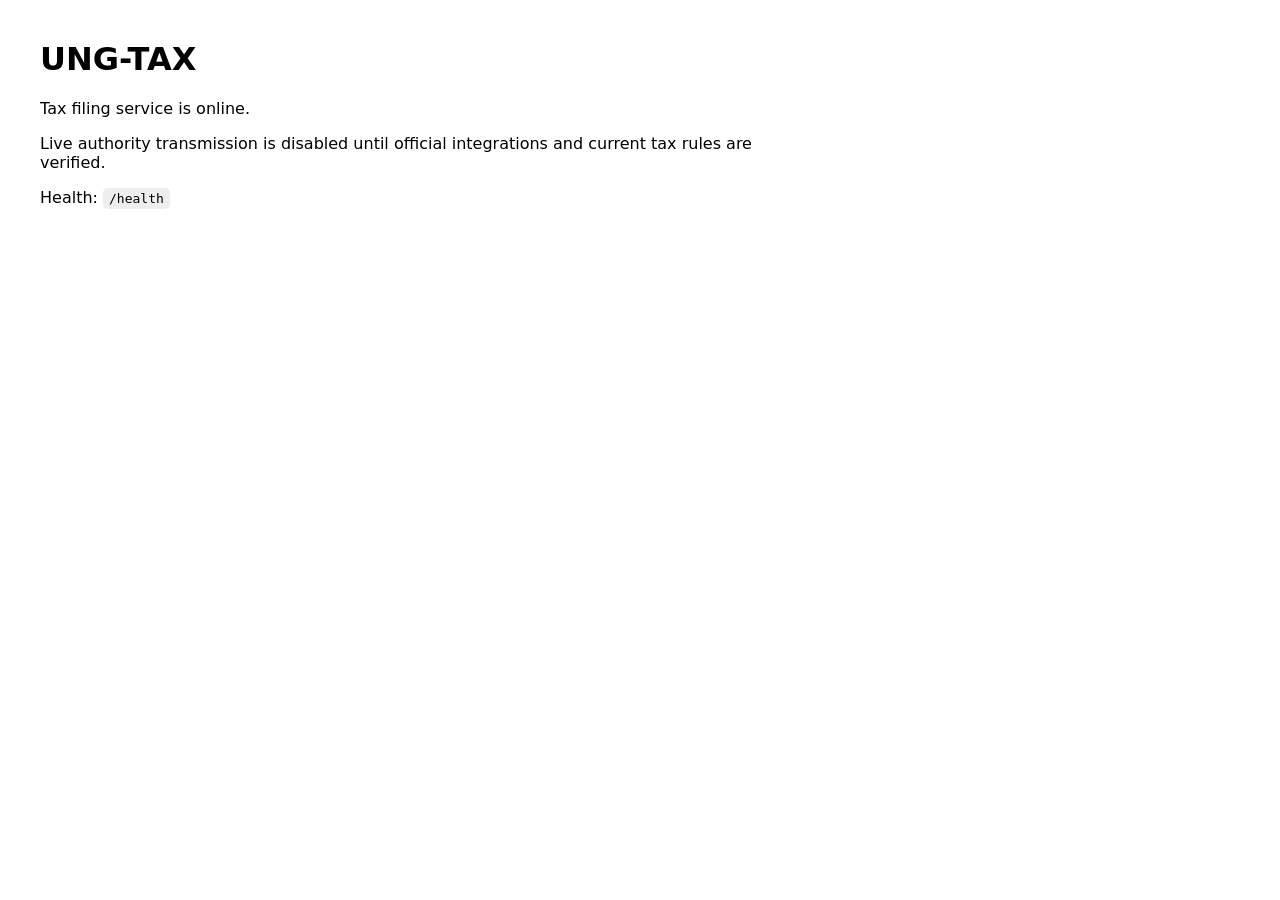
==== static/index.html @ 992ed178 "Add tax service landing page" ====
<!doctype html><html><head><meta charset="utf-8"><meta name="viewport" content="width=device-width,initial-scale=1"><title>UNG-TAX</title><style>body{font-family:system-ui;margin:40px;max-width:760px}code{background:#eee;padding:3px 6px;border-radius:5px}</style></head><body><h1>UNG-TAX</h1><p>Tax filing service is online.</p><p>Live authority transmission is disabled until official integrations and current tax rules are verified.</p><p>Health: <code>/health</code></p></body></html>
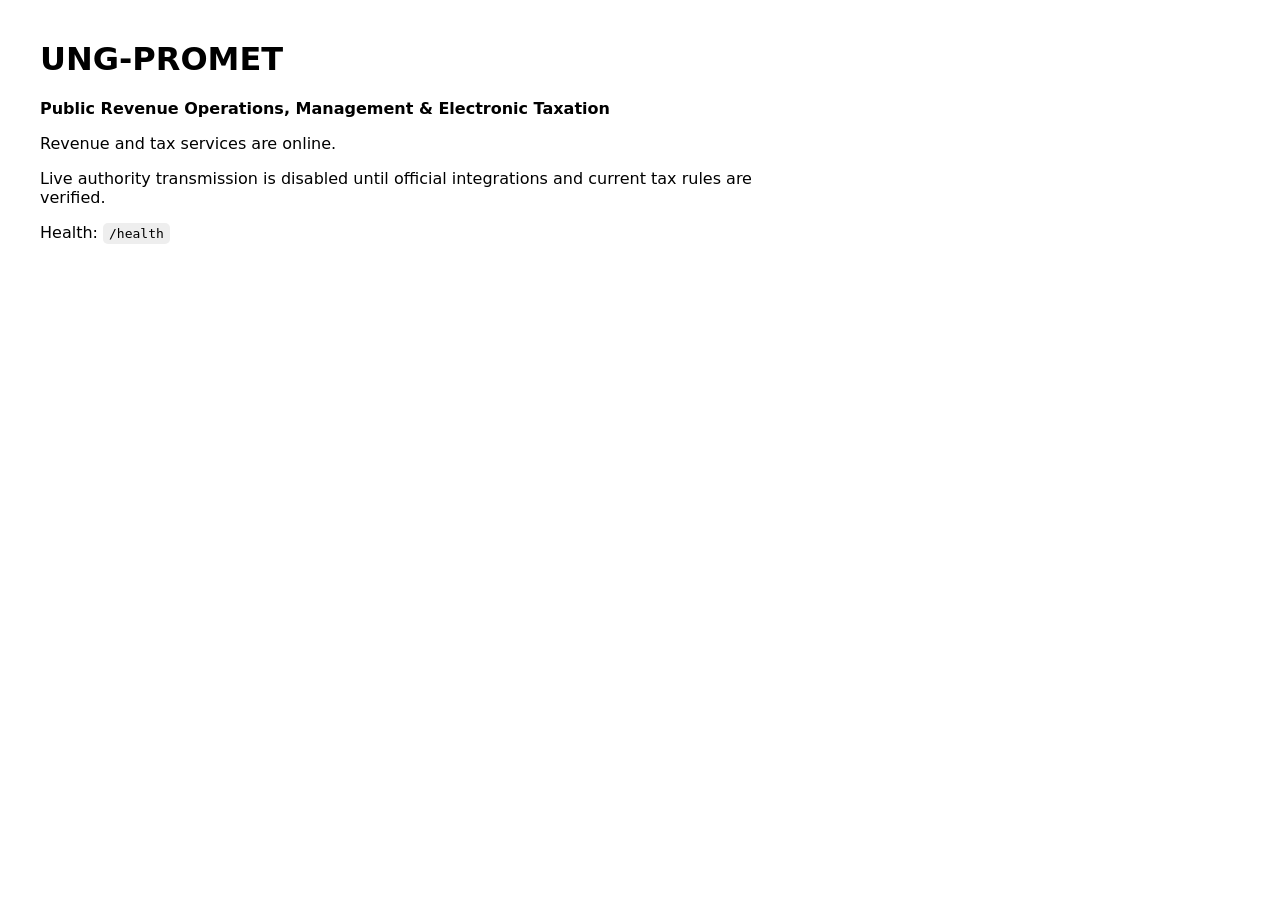
==== commit 64b37f81: "Update tax UI branding to UNG-PROMET" ====
--- a/static/index.html
+++ b/static/index.html
@@ -1 +1 @@
-<!doctype html><html><head><meta charset="utf-8"><meta name="viewport" content="width=device-width,initial-scale=1"><title>UNG-TAX</title><style>body{font-family:system-ui;margin:40px;max-width:760px}code{background:#eee;padding:3px 6px;border-radius:5px}</style></head><body><h1>UNG-TAX</h1><p>Tax filing service is online.</p><p>Live authority transmission is disabled until official integrations and current tax rules are verified.</p><p>Health: <code>/health</code></p></body></html>+<!doctype html><html><head><meta charset="utf-8"><meta name="viewport" content="width=device-width,initial-scale=1"><title>UNG-PROMET</title><style>body{font-family:system-ui;margin:40px;max-width:760px}code{background:#eee;padding:3px 6px;border-radius:5px}</style></head><body><h1>UNG-PROMET</h1><p><strong>Public Revenue Operations, Management &amp; Electronic Taxation</strong></p><p>Revenue and tax services are online.</p><p>Live authority transmission is disabled until official integrations and current tax rules are verified.</p><p>Health: <code>/health</code></p></body></html>
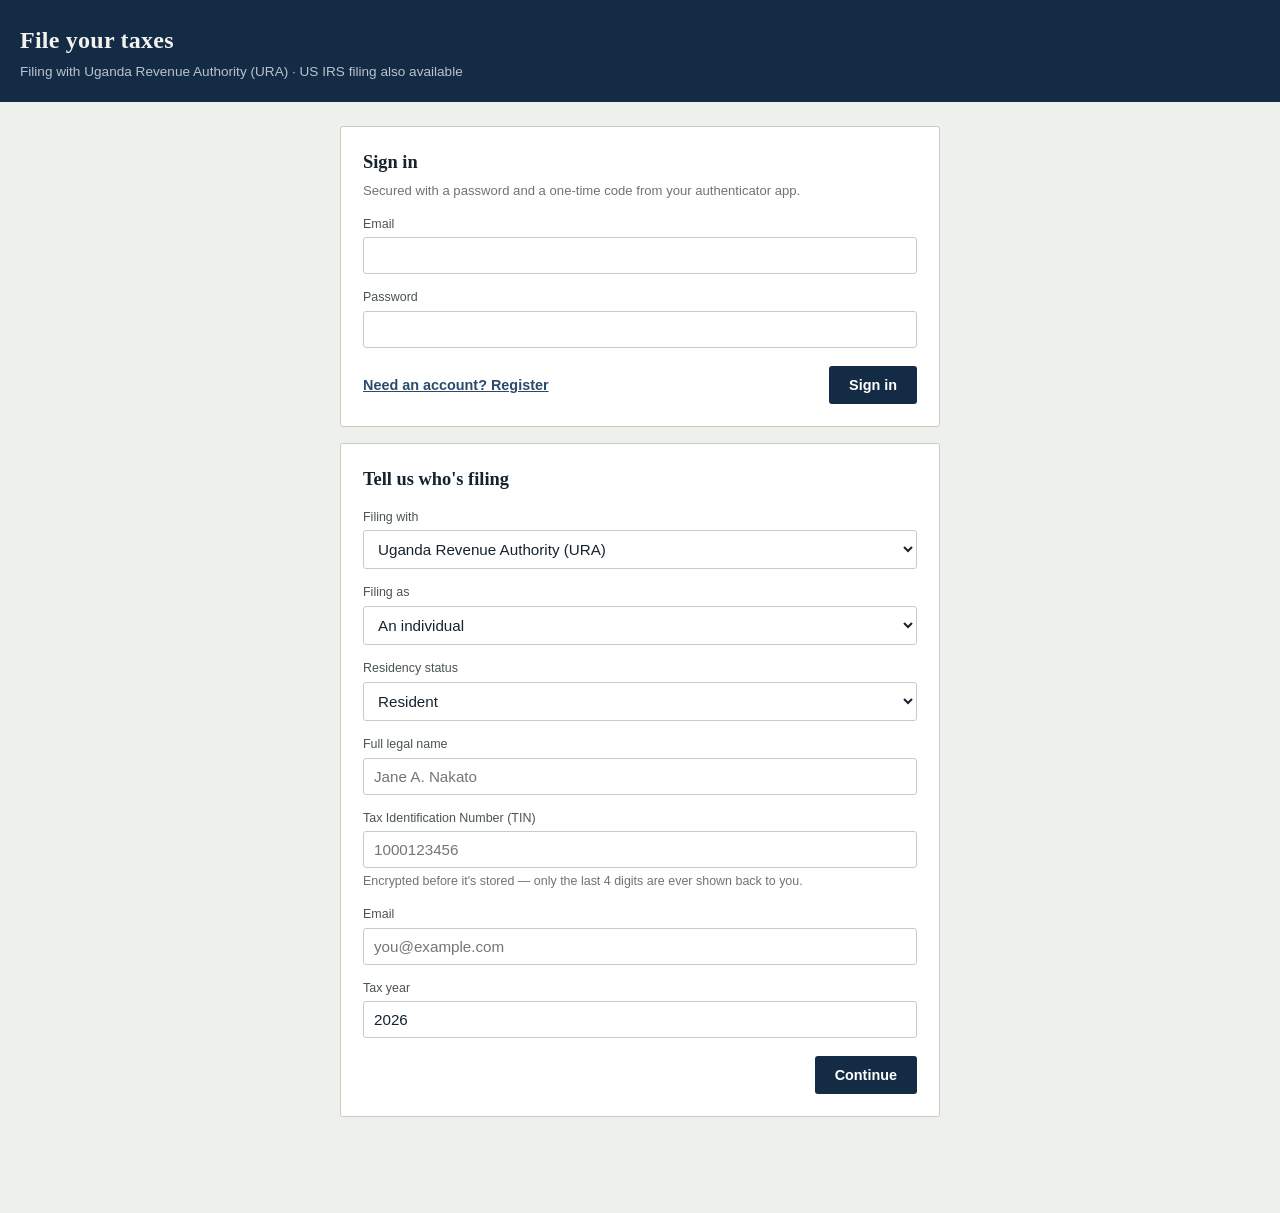
==== commit 5befa862: "Merge PROMET filing interface" ====
--- a/static/index.html
+++ b/static/index.html
@@ -1 +1,705 @@
-<!doctype html><html><head><meta charset="utf-8"><meta name="viewport" content="width=device-width,initial-scale=1"><title>UNG-PROMET</title><style>body{font-family:system-ui;margin:40px;max-width:760px}code{background:#eee;padding:3px 6px;border-radius:5px}</style></head><body><h1>UNG-PROMET</h1><p><strong>Public Revenue Operations, Management &amp; Electronic Taxation</strong></p><p>Revenue and tax services are online.</p><p>Live authority transmission is disabled until official integrations and current tax rules are verified.</p><p>Health: <code>/health</code></p></body></html>+<!doctype html>
+<html lang="en">
+<head>
+<meta charset="utf-8">
+<meta name="viewport" content="width=device-width, initial-scale=1">
+<title>File your taxes</title>
+<style>
+  :root{
+    --ink:#16232F;
+    --navy:#142B45;
+    --navy-dim:#2B4A6B;
+    --paper:#EEF0EC;
+    --paper-raised:#FFFFFF;
+    --line:#C7CCC4;
+    --ochre:#A8791E;
+    --good:#31614C;
+    --bad:#9C3A2E;
+    --radius:3px;
+  }
+  *{box-sizing:border-box;}
+  body{
+    margin:0;
+    background:var(--paper);
+    color:var(--ink);
+    font-family:"Iowan Old Style","Georgia",serif;
+    line-height:1.5;
+  }
+  .ui{font-family:-apple-system,"Segoe UI",Helvetica,Arial,sans-serif;}
+  header{
+    background:var(--navy);
+    color:#F2F3EF;
+    padding:22px 20px 20px;
+    display:flex;justify-content:space-between;align-items:flex-start;
+  }
+  header h1{margin:0 0 4px;font-size:1.5rem;font-weight:600;letter-spacing:0.01em;}
+  header p{margin:0;font-family:-apple-system,"Segoe UI",Helvetica,Arial,sans-serif;font-size:0.85rem;color:#B9C3CE;}
+  #signOutBtn{background:none;border:1px solid #4A6B8A;color:#D7DEE5;border-radius:var(--radius);padding:6px 12px;font-family:-apple-system,sans-serif;font-size:0.78rem;cursor:pointer;}
+  .steps{display:flex;font-family:-apple-system,"Segoe UI",Helvetica,Arial,sans-serif;font-size:0.75rem;border-bottom:1px solid var(--line);background:var(--paper-raised);}
+  .step{flex:1;text-align:center;padding:10px 3px;color:#8A9088;border-bottom:2px solid transparent;}
+  .step.active{color:var(--navy);border-bottom-color:var(--ochre);font-weight:600;}
+  .step.done{color:var(--good);}
+  main{max-width:640px;margin:0 auto;padding:24px 20px 80px;}
+  .card{background:var(--paper-raised);border:1px solid var(--line);border-radius:var(--radius);padding:22px;margin-bottom:16px;}
+  .card h2{margin:0 0 4px;font-size:1.15rem;font-weight:600;}
+  .card .sub{font-family:-apple-system,sans-serif;font-size:0.82rem;color:#6C766F;margin:0 0 14px;}
+  label{display:block;font-family:-apple-system,"Segoe UI",Helvetica,Arial,sans-serif;font-size:0.78rem;color:#4A554F;margin:14px 0 4px;}
+  input,select{width:100%;padding:9px 10px;border:1px solid var(--line);border-radius:var(--radius);font-size:0.95rem;font-family:-apple-system,"Segoe UI",Helvetica,Arial,sans-serif;background:#fff;color:var(--ink);}
+  input:focus,select:focus,button:focus{outline:2px solid var(--navy-dim);outline-offset:1px;}
+  .row{display:flex;gap:12px;}
+  .row > div{flex:1;}
+  button{font-family:-apple-system,"Segoe UI",Helvetica,Arial,sans-serif;cursor:pointer;border:none;border-radius:var(--radius);padding:11px 20px;font-size:0.9rem;font-weight:600;}
+  .btn-primary{background:var(--navy);color:#fff;}
+  .btn-primary:hover{background:var(--navy-dim);}
+  .btn-primary:disabled{background:#A9B2AC;cursor:not-allowed;}
+  .btn-secondary{background:transparent;color:var(--navy);border:1px solid var(--navy);}
+  .btn-text{background:none;color:var(--navy-dim);padding:6px 0;text-decoration:underline;}
+  .actions{display:flex;justify-content:space-between;margin-top:18px;align-items:center;}
+
+  .question{border-bottom:1px solid #E4E6E0;padding:14px 0;}
+  .question:last-child{border-bottom:none;}
+  .question .qtext{font-size:0.98rem;margin-bottom:8px;}
+  .yn{display:flex;gap:8px;}
+  .yn button{flex:1;background:#fff;border:1px solid var(--line);color:var(--ink);font-weight:500;padding:8px;}
+  .yn button.selected{background:var(--navy);color:#fff;border-color:var(--navy);}
+  .amount-reveal{margin-top:10px;display:flex;gap:8px;align-items:center;}
+  .amount-reveal input{flex:1;}
+
+  .upload-box{border:1px dashed var(--line);border-radius:var(--radius);padding:14px;text-align:center;font-family:-apple-system,sans-serif;font-size:0.82rem;color:#6C766F;margin-top:16px;}
+  .upload-box input[type=file]{margin-top:8px;}
+  .suggestion-card{background:#F6F5EF;border:1px solid var(--line);border-radius:var(--radius);padding:12px;margin-top:10px;font-family:-apple-system,sans-serif;font-size:0.85rem;}
+  .suggestion-card .note{color:var(--ochre);font-size:0.78rem;margin:4px 0 8px;}
+  .suggestion-card .row{gap:8px;}
+
+  .item-row{display:flex;justify-content:space-between;align-items:center;padding:8px 0;border-bottom:1px solid #E4E6E0;font-family:-apple-system,"Segoe UI",Helvetica,Arial,sans-serif;font-size:0.88rem;}
+  .item-row .amt{font-variant-numeric:tabular-nums;}
+  .item-row button{background:none;border:none;color:var(--bad);font-size:1rem;padding:0 4px;font-weight:400;}
+
+  .summary-line{display:flex;justify-content:space-between;font-family:-apple-system,"Segoe UI",Helvetica,Arial,sans-serif;padding:6px 0;font-size:0.9rem;}
+  .summary-line.total{border-top:1px solid var(--line);margin-top:6px;padding-top:12px;font-size:1.1rem;font-weight:700;}
+  .refund{color:var(--good);}
+  .due{color:var(--bad);}
+
+  .validation-panel{margin-top:16px;}
+  .issue{display:flex;gap:8px;align-items:flex-start;padding:8px 10px;border-radius:var(--radius);font-family:-apple-system,sans-serif;font-size:0.82rem;margin-bottom:6px;}
+  .issue.error{background:#F6E7E4;color:var(--bad);}
+  .issue.warning{background:#F4EEDD;color:var(--ochre);}
+
+  .disclaimer{font-family:-apple-system,"Segoe UI",Helvetica,Arial,sans-serif;font-size:0.72rem;color:#6C766F;background:#E3E6DE;border-radius:var(--radius);padding:10px 12px;margin-top:16px;}
+  .confirmation{text-align:center;padding:10px 4px;}
+  .confirmation .code{font-family:"SF Mono",Consolas,monospace;font-size:1.1rem;letter-spacing:0.03em;background:var(--paper);border:1px solid var(--line);border-radius:var(--radius);padding:10px;margin:14px 0;}
+
+  .track-bar{display:flex;gap:4px;margin:16px 0;}
+  .track-seg{flex:1;height:6px;border-radius:3px;background:#DDE1D8;}
+  .track-seg.filled{background:var(--good);}
+  .track-label{font-family:-apple-system,sans-serif;font-size:0.85rem;color:var(--ink);text-align:center;}
+
+  .error{font-family:-apple-system,"Segoe UI",Helvetica,Arial,sans-serif;color:var(--bad);font-size:0.85rem;margin-top:10px;}
+  .hint{font-family:-apple-system,sans-serif;font-size:0.78rem;color:#6C766F;margin-top:4px;}
+  .hidden{display:none !important;}
+</style>
+</head>
+<body>
+
+<header>
+  <div>
+    <h1>File your taxes</h1>
+    <p>Filing with Uganda Revenue Authority (URA) · US IRS filing also available</p>
+  </div>
+  <button id="signOutBtn" class="hidden" onclick="signOut()">Sign out</button>
+</header>
+
+<div class="steps ui hidden" id="stepper">
+  <div class="step" data-step="1">Who's filing</div>
+  <div class="step" data-step="2">Income</div>
+  <div class="step" data-step="3">Deductions</div>
+  <div class="step" data-step="4">Review</div>
+  <div class="step" data-step="5">File</div>
+</div>
+
+<main>
+
+  <!-- Step 0: Auth -->
+  <section class="card" id="screen-0">
+    <h2 id="authHeading">Sign in</h2>
+    <p class="sub">Secured with a password and a one-time code from your authenticator app.</p>
+
+    <div id="authLoginForm">
+      <label>Email</label>
+      <input type="email" id="authEmail">
+      <label>Password</label>
+      <input type="password" id="authPassword">
+      <div class="actions">
+        <button class="btn-text" onclick="toggleAuthMode()">Need an account? Register</button>
+        <button class="btn-primary" onclick="doLogin()">Sign in</button>
+      </div>
+    </div>
+
+    <div id="authRegisterForm" class="hidden">
+      <label>Email</label>
+      <input type="email" id="regEmail">
+      <label>Password <span class="hint">(10+ characters)</span></label>
+      <input type="password" id="regPassword">
+      <div class="actions">
+        <button class="btn-text" onclick="toggleAuthMode()">Already have an account? Sign in</button>
+        <button class="btn-primary" onclick="doRegister()">Create account</button>
+      </div>
+    </div>
+
+    <div id="mfaSetupForm" class="hidden">
+      <p class="sub">Scan this into an authenticator app (Google Authenticator, Authy, 1Password), then enter the 6-digit code it shows.</p>
+      <div class="upload-box" id="mfaUriBox" style="word-break:break-all;font-family:monospace;font-size:0.72rem;"></div>
+      <label>6-digit code</label>
+      <input type="text" id="mfaSetupCode" maxlength="6" inputmode="numeric">
+      <div class="actions"><span></span><button class="btn-primary" onclick="confirmMfaSetup()">Enable MFA</button></div>
+    </div>
+
+    <div id="mfaLoginForm" class="hidden">
+      <label>6-digit code from your authenticator app</label>
+      <input type="text" id="mfaLoginCode" maxlength="6" inputmode="numeric">
+      <div class="actions"><span></span><button class="btn-primary" onclick="confirmMfaLogin()">Verify</button></div>
+    </div>
+
+    <div class="error hidden" id="err-0"></div>
+  </section>
+
+  <!-- Step 1: Who's filing -->
+  <section class="card hidden" id="screen-1">
+    <h2>Tell us who's filing</h2>
+    <label>Filing with</label>
+    <select id="jurisdiction">
+      <option value="UG_URA">Uganda Revenue Authority (URA)</option>
+      <option value="US_IRS">United States (IRS)</option>
+    </select>
+
+    <label>Filing as</label>
+    <select id="taxpayerType">
+      <option value="individual">An individual</option>
+      <option value="business">A business</option>
+    </select>
+
+    <div id="businessSubtypeWrap" class="hidden">
+      <label>Business type</label>
+      <select id="entitySubtype">
+        <option value="sole_proprietor">Sole proprietor</option>
+        <option value="llc">LLC</option>
+        <option value="corporation">Corporation</option>
+      </select>
+      <p class="hint" id="presumptiveHint">Sole proprietors with turnover up to UGX 150,000,000/year are taxed under URA's simplified presumptive tax on turnover, not on profit.</p>
+    </div>
+
+    <div id="filingStatusWrap">
+      <label id="filingStatusLabel">Residency status</label>
+      <select id="filingStatus">
+        <option value="resident">Resident</option>
+        <option value="non_resident" disabled>Non-resident (not yet available)</option>
+      </select>
+    </div>
+
+    <label id="nameLabel">Full legal name</label>
+    <input type="text" id="legalName" placeholder="Jane A. Nakato">
+
+    <label id="idLabel">Tax Identification Number (TIN)</label>
+    <input type="text" id="taxId" placeholder="1000123456">
+    <p class="hint">Encrypted before it's stored — only the last 4 digits are ever shown back to you.</p>
+
+    <label>Email</label>
+    <input type="email" id="email" placeholder="you@example.com">
+
+    <div class="row">
+      <div><label>Tax year</label><input type="number" id="taxYear" value="2026"></div>
+    </div>
+
+    <div class="actions">
+      <span></span>
+      <button class="btn-primary" onclick="startReturn()">Continue</button>
+    </div>
+    <div class="error hidden" id="err-1"></div>
+  </section>
+
+  <!-- Step 2: Income (interview style) -->
+  <section class="card hidden" id="screen-2">
+    <h2 id="incomeHeading">Let's talk about your income</h2>
+    <p class="sub">Answer what applies to you — skip the rest.</p>
+    <div id="incomeQuestions"></div>
+
+    <div class="upload-box">
+      Have a W-2 or 1099 on hand? Upload it and we'll try to read it for you.
+      <br><input type="file" id="docFile" accept=".pdf,.jpg,.jpeg,.png">
+      <select id="docType" style="margin-top:8px;">
+        <option value="payslip">Payslip / employer statement</option>
+        <option value="withholding_cert">Withholding tax certificate</option>
+      </select>
+      <div><button class="btn-secondary" style="margin-top:8px;" onclick="uploadDocument()">Upload &amp; scan</button></div>
+      <div id="docSuggestions"></div>
+    </div>
+
+    <div class="actions">
+      <button class="btn-secondary" onclick="goStep(1)">Back</button>
+      <button class="btn-primary" onclick="goStep(3)">Continue</button>
+    </div>
+  </section>
+
+  <!-- Step 3: Deductions / Expenses (interview style) -->
+  <section class="card hidden" id="screen-3">
+    <h2 id="deductionsHeading">A few questions about deductions</h2>
+    <p class="sub" id="deductionNote"></p>
+    <div id="deductionQuestions"></div>
+    <div class="actions">
+      <button class="btn-secondary" onclick="goStep(2)">Back</button>
+      <button class="btn-primary" onclick="calculateAndReview()">Calculate</button>
+    </div>
+  </section>
+
+  <!-- Step 4: Review -->
+  <section class="card hidden" id="screen-4">
+    <h2>Review your return</h2>
+    <div class="summary-line"><span>Gross income</span><span id="sumGross">$0</span></div>
+    <div class="summary-line"><span>Deductions</span><span id="sumDeductions">$0</span></div>
+    <div class="summary-line"><span>Taxable income</span><span id="sumTaxable">$0</span></div>
+    <div class="summary-line"><span>Effective rate</span><span id="sumRate">0%</span></div>
+    <div class="summary-line total" id="sumFinalRow"><span id="sumFinalLabel">Amount due</span><span id="sumFinal">$0</span></div>
+
+    <div class="validation-panel" id="validationPanel"></div>
+
+    <p class="disclaimer">This is a simplified estimate for demonstration purposes and is not tax advice. Actual liability depends on rules this prototype does not model.</p>
+    <div class="actions">
+      <button class="btn-secondary" onclick="goStep(3)">Back</button>
+      <button class="btn-primary" id="continueToFileBtn" onclick="goStep(5)">Continue to file</button>
+    </div>
+  </section>
+
+  <!-- Step 5: Sign + Submit + Tracking -->
+  <section class="card hidden" id="screen-5">
+    <div id="signBlock">
+      <h2>Sign your return</h2>
+      <p class="ui" style="font-size:0.9rem;color:#4A554F;">Type your full legal name to sign — this is recorded with a timestamp and tied to this exact version of your numbers. If anything changes afterward, you'll need to sign again.</p>
+      <label>Full legal name</label>
+      <input type="text" id="signName">
+      <div class="actions">
+        <button class="btn-secondary" onclick="goStep(4)">Back</button>
+        <button class="btn-primary" onclick="signReturn()">Sign</button>
+      </div>
+      <div class="error hidden" id="err-sign"></div>
+    </div>
+
+    <div id="preSubmit" class="hidden">
+      <h2>File your return</h2>
+      <p class="ui" style="font-size:0.9rem;color:#4A554F;">This sends your return for processing. You'll get a confirmation code once it's accepted, and can track its status right here.</p>
+      <div class="actions">
+        <button class="btn-secondary" onclick="unsign()">Back</button>
+        <button class="btn-primary" onclick="submitReturn()">File now</button>
+      </div>
+    </div>
+
+    <div id="confirmationBlock" class="confirmation hidden">
+      <p>Your return has been accepted.</p>
+      <div class="code" id="confirmationCode"></div>
+      <div class="track-bar">
+        <div class="track-seg" id="seg1"></div>
+        <div class="track-seg" id="seg2"></div>
+        <div class="track-seg" id="seg3"></div>
+      </div>
+      <p class="track-label" id="trackLabel">Checking status…</p>
+      <p class="hint" id="trackNote"></p>
+      <button class="btn-text" onclick="location.reload()">File another return</button>
+    </div>
+  </section>
+
+</main>
+
+<script>
+const API = "/tax";
+const AUTH_API = "/auth";
+let sessionToken = null;
+let pendingSessionToken = null;
+let authMode = "login";
+let state = { taxpayerId: null, returnId: null, taxpayerType: "individual", jurisdiction: "UG_URA" };
+
+const $ = id => document.getElementById(id);
+function money(n){
+  const jurisdiction = state.jurisdiction || "UG_URA";
+  if (jurisdiction === "UG_URA") return "UGX " + Math.round(Number(n)).toLocaleString();
+  return "$" + Number(n).toLocaleString(undefined, {minimumFractionDigits:2, maximumFractionDigits:2});
+}
+
+// ---------------- Auth ----------------
+
+function toggleAuthMode(){
+  authMode = authMode === "login" ? "register" : "login";
+  $("authLoginForm").classList.toggle("hidden", authMode !== "login");
+  $("authRegisterForm").classList.toggle("hidden", authMode !== "register");
+}
+
+async function doRegister(){
+  hideErr0();
+  try{
+    const res = await fetch(AUTH_API + "/register", {method:"POST", headers:{"Content-Type":"application/json"},
+      body: JSON.stringify({email: $("regEmail").value.trim(), password: $("regPassword").value})});
+    const data = await res.json();
+    if (!res.ok) throw new Error(data.detail || "Registration failed");
+    // Log them in immediately to get a session token to attach MFA setup to.
+    const loginRes = await fetch(AUTH_API + "/login", {method:"POST", headers:{"Content-Type":"application/json"},
+      body: JSON.stringify({email: $("regEmail").value.trim(), password: $("regPassword").value})});
+    const loginData = await loginRes.json();
+    pendingSessionToken = loginData.session_token;
+    showMfaSetup(data.provisioning_uri, data.mfa_secret);
+  }catch(e){ showErr0(e.message); }
+}
+
+function showMfaSetup(uri, secret){
+  $("authLoginForm").classList.add("hidden");
+  $("authRegisterForm").classList.add("hidden");
+  $("mfaSetupForm").classList.remove("hidden");
+  $("authHeading").textContent = "Set up two-factor authentication";
+  $("mfaUriBox").textContent = uri + "\n\n(Manual entry key: " + secret + ")";
+}
+
+async function confirmMfaSetup(){
+  hideErr0();
+  try{
+    const res = await fetch(AUTH_API + "/mfa/enable", {method:"POST", headers:{"Content-Type":"application/json"},
+      body: JSON.stringify({session_token: pendingSessionToken, code: $("mfaSetupCode").value})});
+    const data = await res.json();
+    if (!res.ok) throw new Error(data.detail || "Could not verify code");
+    sessionToken = pendingSessionToken;
+    onAuthed();
+  }catch(e){ showErr0(e.message); }
+}
+
+async function doLogin(){
+  hideErr0();
+  try{
+    const res = await fetch(AUTH_API + "/login", {method:"POST", headers:{"Content-Type":"application/json"},
+      body: JSON.stringify({email: $("authEmail").value.trim(), password: $("authPassword").value})});
+    const data = await res.json();
+    if (!res.ok) throw new Error(data.detail || "Sign in failed");
+    if (data.mfa_required){
+      pendingSessionToken = data.session_token;
+      $("authLoginForm").classList.add("hidden");
+      $("mfaLoginForm").classList.remove("hidden");
+      $("authHeading").textContent = "Enter your authenticator code";
+    } else {
+      sessionToken = data.session_token;
+      onAuthed();
+    }
+  }catch(e){ showErr0(e.message); }
+}
+
+async function confirmMfaLogin(){
+  hideErr0();
+  try{
+    const res = await fetch(AUTH_API + "/mfa/login-verify", {method:"POST", headers:{"Content-Type":"application/json"},
+      body: JSON.stringify({session_token: pendingSessionToken, code: $("mfaLoginCode").value})});
+    const data = await res.json();
+    if (!res.ok) throw new Error(data.detail || "Incorrect code");
+    sessionToken = pendingSessionToken;
+    onAuthed();
+  }catch(e){ showErr0(e.message); }
+}
+
+function signOut(){ location.reload(); }
+function showErr0(msg){ $("err-0").textContent = msg; $("err-0").classList.remove("hidden"); }
+function hideErr0(){ $("err-0").classList.add("hidden"); }
+
+function onAuthed(){
+  $("screen-0").classList.add("hidden");
+  $("stepper").classList.remove("hidden");
+  $("signOutBtn").classList.remove("hidden");
+  goStep(1);
+}
+
+async function authedFetch(path, opts={}){
+  opts.headers = Object.assign({}, opts.headers, {Authorization: "Bearer " + sessionToken});
+  const res = await fetch(path, opts);
+  const data = await res.json();
+  if (!res.ok) throw new Error(data.detail || "Something went wrong");
+  return data;
+}
+async function api(method, path, body){
+  return authedFetch(API + path, {
+    method, headers: {"Content-Type":"application/json"},
+    body: body ? JSON.stringify(body) : undefined
+  });
+}
+
+// ---------------- Step navigation ----------------
+
+function setStep(n){
+  document.querySelectorAll(".step").forEach(s => {
+    const step = Number(s.dataset.step);
+    s.classList.toggle("active", step === n);
+    s.classList.toggle("done", step < n);
+  });
+  for (let i=1;i<=5;i++) $("screen-"+i).classList.toggle("hidden", i !== n);
+}
+function goStep(n){ setStep(n); }
+
+function updateFieldLabels(){
+  const isBiz = $("taxpayerType").value === "business";
+  const isUG = $("jurisdiction").value === "UG_URA";
+  $("businessSubtypeWrap").classList.toggle("hidden", !isBiz);
+  $("filingStatusWrap").classList.toggle("hidden", isBiz);
+  $("nameLabel").textContent = isBiz ? "Registered business name" : "Full legal name";
+  $("legalName").placeholder = isBiz ? (isUG ? "Nakato Traders Ltd" : "Acme Trading LLC") : (isUG ? "Jane A. Nakato" : "Jane A. Doe");
+  if (isUG){
+    $("idLabel").textContent = "Tax Identification Number (TIN)";
+    $("taxId").placeholder = "1000123456";
+    $("filingStatusLabel").textContent = "Residency status";
+    $("filingStatus").innerHTML = `<option value="resident">Resident</option><option value="non_resident" disabled>Non-resident (not yet available — pending verification)</option>`;
+  } else {
+    $("idLabel").textContent = isBiz ? "Employer Identification Number (EIN)" : "Social Security Number";
+    $("taxId").placeholder = isBiz ? "00-0000000" : "000-00-0000";
+    $("filingStatusLabel").textContent = "Filing status";
+    $("filingStatus").innerHTML = `<option value="single">Single</option><option value="married_joint">Married, filing jointly</option><option value="head_of_household">Head of household</option>`;
+  }
+  const docTypeSelect = $("docType");
+  if (docTypeSelect){
+    docTypeSelect.innerHTML = isUG
+      ? `<option value="payslip">Payslip / employer statement</option><option value="withholding_cert">Withholding tax certificate</option>`
+      : `<option value="w2">W-2</option><option value="1099">1099</option>`;
+  }
+}
+$("taxpayerType").addEventListener("change", updateFieldLabels);
+$("jurisdiction").addEventListener("change", updateFieldLabels);
+updateFieldLabels();
+
+// ---------------- Interview-style questions ----------------
+
+const UG_INDIVIDUAL_INCOME_Q = [
+  {category:"Employment income", text:"Did you earn employment income (salary/wages) this year?"},
+  {category:"Business/trading income", text:"Did you earn income from a trade or business you run personally?"},
+  {category:"Rental income", text:"Did you earn rental income from property?"},
+  {category:"Other income", text:"Any other income — commissions, freelance work, interest?"},
+];
+const US_INDIVIDUAL_INCOME_Q = [
+  {category:"Wages (W-2)", text:"Did you receive a W-2 from an employer this year?"},
+  {category:"Self-employment income", text:"Did you earn any self-employment or freelance income?"},
+  {category:"Interest / dividends", text:"Did you earn interest or dividends from a bank or investment account?"},
+  {category:"Other income", text:"Any other income — gig work, rental income, prizes?"},
+];
+const BUSINESS_INCOME_Q = [
+  {category:"Business revenue", text:"What was your total business revenue (turnover) this year?", always:true},
+];
+const UG_INDIVIDUAL_DEDUCTION_Q = [
+  {category:"NSSF contribution", text:"Did you make voluntary NSSF contributions beyond the mandatory employer deduction?"},
+  {category:"Mortgage interest relief", text:"Did you pay mortgage interest on an owner-occupied home loan?"},
+  {category:"Charitable donations", text:"Did you donate to a URA-exempt charitable organization?"},
+];
+const US_INDIVIDUAL_DEDUCTION_Q = [
+  {category:"Mortgage interest", text:"Did you pay mortgage interest on a home this year?"},
+  {category:"Charitable giving", text:"Did you make any charitable donations?"},
+  {category:"State/local taxes", text:"Did you pay state or local taxes worth deducting?"},
+  {category:"Medical expenses", text:"Did you have significant medical expenses?"},
+];
+const BUSINESS_EXPENSE_Q = [
+  {category:"Cost of goods sold", text:"What did the goods or materials you sold cost you?"},
+  {category:"Rent", text:"Did you pay rent for a business space?"},
+  {category:"Payroll", text:"Did you pay any employees or contractors?"},
+  {category:"Supplies", text:"Did you buy business supplies or equipment?"},
+];
+
+function renderQuestions(containerId, questions, itemKind){
+  const el = $(containerId);
+  el.innerHTML = "";
+  questions.forEach((q, idx) => {
+    const qid = containerId + "_" + idx;
+    const wrap = document.createElement("div");
+    wrap.className = "question";
+    wrap.innerHTML = `
+      <div class="qtext">${q.text}</div>
+      <div class="yn ${q.always ? 'hidden' : ''}">
+        <button type="button" data-val="yes">Yes</button>
+        <button type="button" data-val="no">No</button>
+      </div>
+      <div class="amount-reveal ${q.always ? '' : 'hidden'}">
+        <input type="number" placeholder="Amount" id="${qid}_amt">
+        <button class="btn-secondary" type="button" onclick="commitAnswer('${qid}','${q.category}','${itemKind}')">Add</button>
+      </div>
+    `;
+    el.appendChild(wrap);
+    if (!q.always){
+      const yesBtn = wrap.querySelector('[data-val="yes"]');
+      const noBtn = wrap.querySelector('[data-val="no"]');
+      const reveal = wrap.querySelector(".amount-reveal");
+      yesBtn.onclick = () => { yesBtn.classList.add("selected"); noBtn.classList.remove("selected"); reveal.classList.remove("hidden"); };
+      noBtn.onclick = () => { noBtn.classList.add("selected"); yesBtn.classList.remove("selected"); reveal.classList.add("hidden"); };
+    }
+  });
+}
+
+async function commitAnswer(qid, category, itemKind){
+  const amt = parseFloat($(qid + "_amt").value);
+  if (!amt || amt <= 0) return;
+  await api("POST", `/returns/${state.returnId}/line-items`, {item_kind: itemKind, category, amount: amt});
+  $(qid + "_amt").value = "";
+  $(qid + "_amt").disabled = true;
+  $(qid + "_amt").nextElementSibling.textContent = "Added ✓";
+  $(qid + "_amt").nextElementSibling.disabled = true;
+}
+
+function setupInterview(){
+  const isBiz = state.taxpayerType === "business";
+  const isUG = state.jurisdiction === "UG_URA";
+  renderQuestions("incomeQuestions", isBiz ? BUSINESS_INCOME_Q : (isUG ? UG_INDIVIDUAL_INCOME_Q : US_INDIVIDUAL_INCOME_Q), "income");
+  $("incomeHeading").textContent = isBiz ? "Let's talk about your revenue" : "Let's talk about your income";
+  renderQuestions("deductionQuestions", isBiz ? BUSINESS_EXPENSE_Q : (isUG ? UG_INDIVIDUAL_DEDUCTION_Q : US_INDIVIDUAL_DEDUCTION_Q), isBiz ? "expense" : "deduction");
+  $("deductionsHeading").textContent = isBiz ? "A few questions about expenses" : "A few questions about deductions";
+  if (isBiz){
+    $("deductionNote").textContent = isUG
+      ? "If your turnover is UGX 150,000,000 or less, sole proprietors are taxed under presumptive tax on turnover — expenses won't change what's owed in that case, but tracking them is still good practice."
+      : "Sole proprietors: profit after expenses is taxed here at the self-employment rate; income tax on that profit is filed on your personal return.";
+  } else {
+    $("deductionNote").textContent = isUG
+      ? "Uganda's tax-free threshold already covers most individual relief — these are the main additional deductions URA allows."
+      : "You'll automatically get the larger of your itemized deductions or the standard deduction — no need to total those yourself.";
+  }
+}
+
+// ---------------- Registration flow ----------------
+
+async function startReturn(){
+  $("err-1").classList.add("hidden");
+  state.taxpayerType = $("taxpayerType").value;
+  state.jurisdiction = $("jurisdiction").value;
+  const body = {
+    taxpayer_type: state.taxpayerType,
+    legal_name: $("legalName").value.trim(),
+    tax_id: $("taxId").value.trim(),
+    email: $("email").value.trim(),
+    jurisdiction: state.jurisdiction,
+  };
+  if (state.taxpayerType === "business") body.entity_subtype = $("entitySubtype").value;
+  if (!body.legal_name || !body.tax_id || !body.email){
+    $("err-1").textContent = "Please fill in all fields.";
+    $("err-1").classList.remove("hidden");
+    return;
+  }
+  try{
+    const tp = await api("POST", "/taxpayers", body);
+    state.taxpayerId = tp.id;
+    const retBody = { taxpayer_id: tp.id, tax_year: Number($("taxYear").value) };
+    if (state.taxpayerType === "individual") retBody.filing_status = $("filingStatus").value;
+    const ret = await api("POST", "/returns", retBody);
+    state.returnId = ret.id;
+    setupInterview();
+    goStep(2);
+  }catch(e){
+    $("err-1").textContent = e.message;
+    $("err-1").classList.remove("hidden");
+  }
+}
+
+// ---------------- Document upload ----------------
+
+async function uploadDocument(){
+  const fileInput = $("docFile");
+  if (!fileInput.files.length) return;
+  const fd = new FormData();
+  fd.append("doc_type", $("docType").value);
+  fd.append("file", fileInput.files[0]);
+  try{
+    const data = await authedFetch(`${API}/returns/${state.returnId}/documents`, {method:"POST", body: fd});
+    const box = $("docSuggestions");
+    box.innerHTML = "";
+    (data.suggested_items || []).forEach((item, idx) => {
+      const div = document.createElement("div");
+      div.className = "suggestion-card";
+      div.innerHTML = `
+        <strong>${item.category}</strong>
+        <div class="note">${item.note || ""}</div>
+        <div class="row">
+          <input type="number" placeholder="Amount" id="suggest_${idx}">
+          <button class="btn-secondary" onclick="confirmSuggestion(${idx}, '${item.category}', '${item.item_kind}')">Add to my return</button>
+        </div>`;
+      box.appendChild(div);
+    });
+  }catch(e){ alert(e.message); }
+}
+
+async function confirmSuggestion(idx, category, itemKind){
+  const amt = parseFloat($("suggest_" + idx).value);
+  if (!amt || amt <= 0) return;
+  await api("POST", `/returns/${state.returnId}/line-items`, {item_kind: itemKind, category, amount: amt});
+  $("suggest_" + idx).disabled = true;
+}
+
+// ---------------- Calculate, review, validate ----------------
+
+async function calculateAndReview(){
+  const ret = await api("POST", `/returns/${state.returnId}/calculate`);
+  const calc = ret.latest_calculation;
+  $("sumGross").textContent = money(calc.gross_income);
+  $("sumDeductions").textContent = money(calc.total_deductions);
+  $("sumTaxable").textContent = money(calc.taxable_income);
+  $("sumRate").textContent = calc.effective_rate + "%";
+  if (calc.refund_amount > 0){
+    $("sumFinalLabel").textContent = "Estimated refund";
+    $("sumFinal").textContent = money(calc.refund_amount);
+    $("sumFinal").className = "refund";
+  } else {
+    $("sumFinalLabel").textContent = "Amount due";
+    $("sumFinal").textContent = money(calc.amount_due);
+    $("sumFinal").className = "due";
+  }
+  renderValidation(ret.validation);
+  goStep(4);
+}
+
+function renderValidation(issues){
+  const panel = $("validationPanel");
+  panel.innerHTML = "";
+  const hasError = issues.some(i => i.severity === "error");
+  if (issues.length === 0){
+    panel.innerHTML = `<div class="issue" style="background:#E5EDE7;color:var(--good);">No issues found — ready to file.</div>`;
+  } else {
+    issues.forEach(i => {
+      const div = document.createElement("div");
+      div.className = "issue " + i.severity;
+      div.textContent = (i.severity === "error" ? "⚠ " : "ⓘ ") + i.message;
+      panel.appendChild(div);
+    });
+  }
+  $("continueToFileBtn").disabled = hasError;
+}
+
+// ---------------- Sign, submit + tracking ----------------
+
+async function signReturn(){
+  $("err-sign").classList.add("hidden");
+  const name = $("signName").value.trim();
+  if (!name){ $("err-sign").textContent = "Enter your full legal name."; $("err-sign").classList.remove("hidden"); return; }
+  try{
+    await api("POST", `/returns/${state.returnId}/sign`, {typed_name: name});
+    $("signBlock").classList.add("hidden");
+    $("preSubmit").classList.remove("hidden");
+  }catch(e){ $("err-sign").textContent = e.message; $("err-sign").classList.remove("hidden"); }
+}
+function unsign(){ $("preSubmit").classList.add("hidden"); $("signBlock").classList.remove("hidden"); }
+
+async function submitReturn(){
+  try{
+    const ret = await api("POST", `/returns/${state.returnId}/submit`);
+    $("preSubmit").classList.add("hidden");
+    $("confirmationCode").textContent = ret.submission.confirmation_code;
+    $("confirmationBlock").classList.remove("hidden");
+    pollTracking();
+  }catch(e){ alert(e.message); }
+}
+
+async function pollTracking(){
+  try{
+    const t = await api("GET", `/returns/${state.returnId}/track`);
+    const stageIndex = {accepted:1, processing:2, completed:3}[t.stage] || 1;
+    for (let i=1;i<=3;i++) $("seg"+i).classList.toggle("filled", i <= stageIndex);
+    $("trackLabel").textContent = t.label;
+    $("trackNote").textContent = t.note;
+    if (t.stage !== "completed") setTimeout(pollTracking, 15000);
+  }catch(e){ /* tracking is best-effort */ }
+}
+
+setStep(1);
+</script>
+
+</body>
+</html>
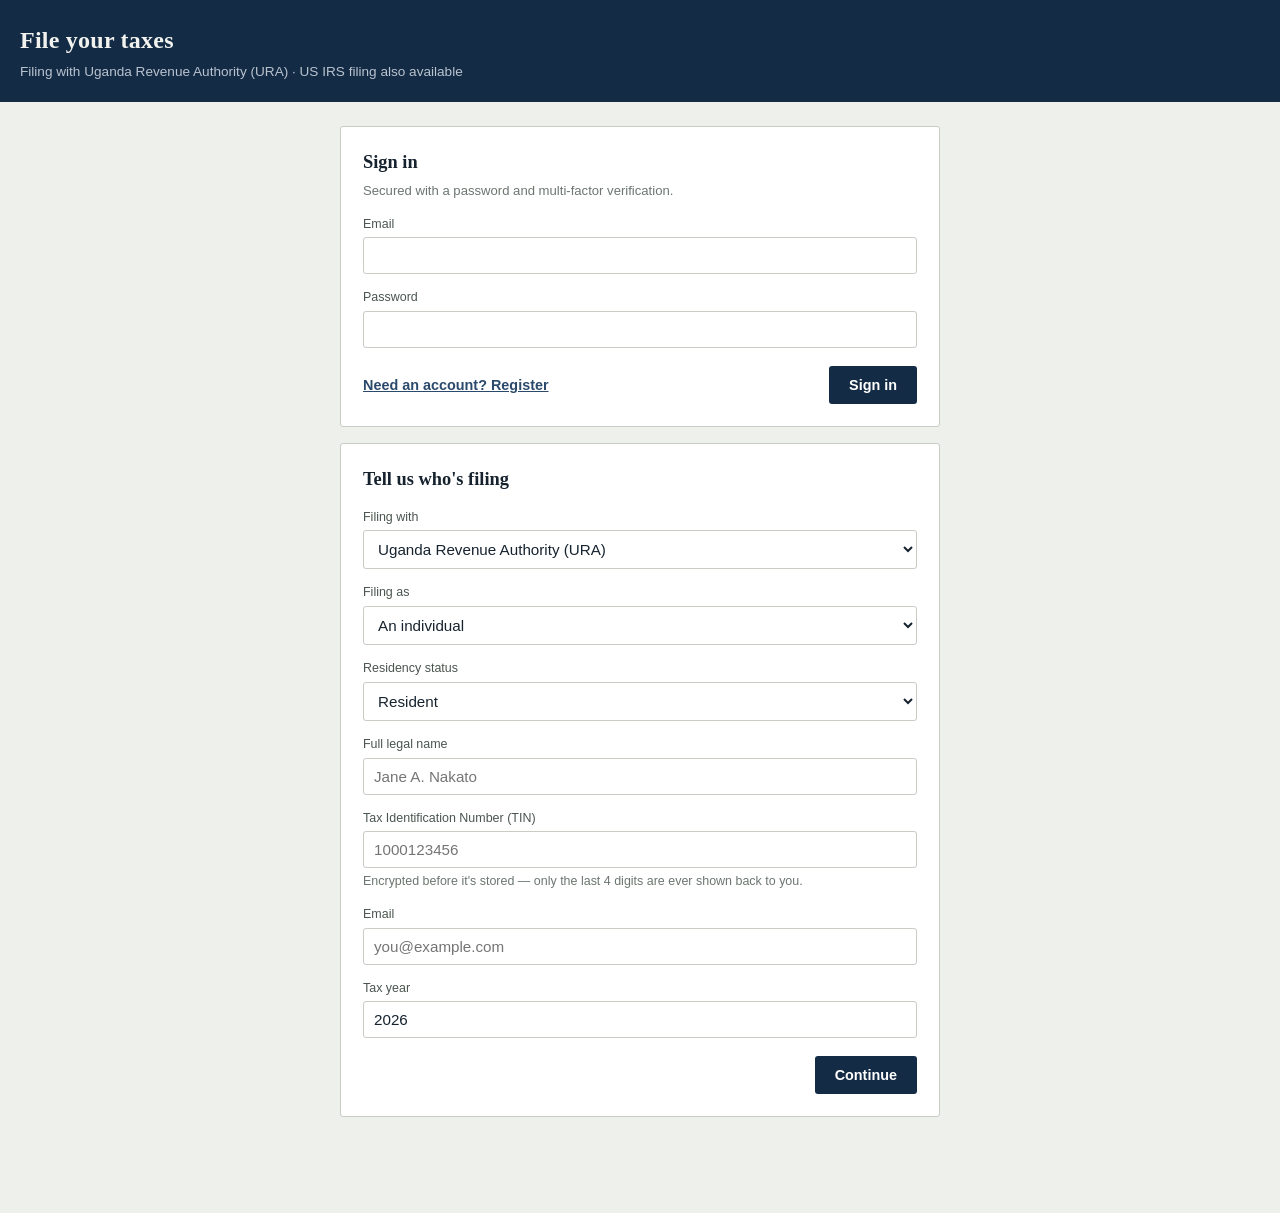
==== commit 17453122: "Implement change password feature and update UI Added change password functionality and updated the " ====
--- a/static/index.html
+++ b/static/index.html
@@ -34,7 +34,7 @@
   }
   header h1{margin:0 0 4px;font-size:1.5rem;font-weight:600;letter-spacing:0.01em;}
   header p{margin:0;font-family:-apple-system,"Segoe UI",Helvetica,Arial,sans-serif;font-size:0.85rem;color:#B9C3CE;}
-  #signOutBtn{background:none;border:1px solid #4A6B8A;color:#D7DEE5;border-radius:var(--radius);padding:6px 12px;font-family:-apple-system,sans-serif;font-size:0.78rem;cursor:pointer;}
+  #signOutBtn,#changePasswordBtn{background:none;border:1px solid #4A6B8A;color:#D7DEE5;border-radius:var(--radius);padding:6px 12px;font-family:-apple-system,sans-serif;font-size:0.78rem;cursor:pointer;}
   .steps{display:flex;font-family:-apple-system,"Segoe UI",Helvetica,Arial,sans-serif;font-size:0.75rem;border-bottom:1px solid var(--line);background:var(--paper-raised);}
   .step{flex:1;text-align:center;padding:10px 3px;color:#8A9088;border-bottom:2px solid transparent;}
   .step.active{color:var(--navy);border-bottom-color:var(--ochre);font-weight:600;}
@@ -106,8 +106,30 @@
     <h1>File your taxes</h1>
     <p>Filing with Uganda Revenue Authority (URA) · US IRS filing also available</p>
   </div>
-  <button id="signOutBtn" class="hidden" onclick="signOut()">Sign out</button>
+  <div class="hidden" id="accountActions" style="display:flex;gap:8px;">
+    <button id="changePasswordBtn" onclick="openChangePassword()">Change password</button>
+    <button id="signOutBtn" onclick="signOut()">Sign out</button>
+  </div>
 </header>
+
+<div id="changePasswordOverlay" class="hidden" style="position:fixed;inset:0;background:rgba(22,35,47,0.55);display:flex;align-items:center;justify-content:center;padding:20px;z-index:50;">
+  <div class="card ui" style="max-width:400px;width:100%;margin:0;">
+    <h2>Change password</h2>
+    <p class="sub">You're signed in — no email needed for this.</p>
+    <label>Current password</label>
+    <input type="password" id="cpCurrent" autocomplete="current-password">
+    <label>New password <span class="hint">(10+ characters)</span></label>
+    <input type="password" id="cpNew" autocomplete="new-password">
+    <label>Confirm new password</label>
+    <input type="password" id="cpConfirm" autocomplete="new-password">
+    <div class="actions">
+      <button class="btn-text" type="button" onclick="closeChangePassword()">Cancel</button>
+      <button class="btn-primary" type="button" onclick="submitChangePassword()">Update password</button>
+    </div>
+    <div class="hint hidden" id="cpStatus"></div>
+    <div class="error hidden" id="cpError"></div>
+  </div>
+</div>
 
 <div class="steps ui hidden" id="stepper">
   <div class="step" data-step="1">Who's filing</div>
@@ -122,7 +144,7 @@
   <!-- Step 0: Auth -->
   <section class="card" id="screen-0">
     <h2 id="authHeading">Sign in</h2>
-    <p class="sub">Secured with a password and a one-time code from your authenticator app.</p>
+    <p class="sub" id="authMfaIntro">Secured with a password and multi-factor verification.</p>
 
     <div id="authLoginForm">
       <label>Email</label>
@@ -155,7 +177,7 @@
     </div>
 
     <div id="mfaLoginForm" class="hidden">
-      <label>6-digit code from your authenticator app</label>
+      <label id="mfaLoginLabel">6-digit code from your authenticator app</label>
       <input type="text" id="mfaLoginCode" maxlength="6" inputmode="numeric">
       <div class="actions"><span></span><button class="btn-primary" onclick="confirmMfaLogin()">Verify</button></div>
     </div>
@@ -358,7 +380,7 @@
 async function confirmMfaSetup(){
   hideErr0();
   try{
-    const res = await fetch(AUTH_API + "/mfa/enable", {method:"POST", headers:{"Content-Type":"application/json"},
+    const res = await fetch(AUTH_API + "/mfa/verify", {method:"POST", headers:{"Content-Type":"application/json"},
       body: JSON.stringify({session_token: pendingSessionToken, code: $("mfaSetupCode").value})});
     const data = await res.json();
     if (!res.ok) throw new Error(data.detail || "Could not verify code");
@@ -378,7 +400,15 @@
       pendingSessionToken = data.session_token;
       $("authLoginForm").classList.add("hidden");
       $("mfaLoginForm").classList.remove("hidden");
-      $("authHeading").textContent = "Enter your authenticator code";
+      if (data.mfa_method === "email_otp") {
+        $("authHeading").textContent = "Enter the verification code sent to your email";
+        $("mfaLoginLabel").textContent = "6-digit code sent to your email";
+        $("authMfaIntro").textContent = "We sent a new verification code to your email.";
+      } else {
+        $("authHeading").textContent = "Enter your authenticator code";
+        $("mfaLoginLabel").textContent = "6-digit code from your authenticator app";
+        $("authMfaIntro").textContent = "Enter the current code from your authenticator app.";
+      }
     } else {
       sessionToken = data.session_token;
       onAuthed();
@@ -389,7 +419,7 @@
 async function confirmMfaLogin(){
   hideErr0();
   try{
-    const res = await fetch(AUTH_API + "/mfa/login-verify", {method:"POST", headers:{"Content-Type":"application/json"},
+    const res = await fetch(AUTH_API + "/mfa/verify", {method:"POST", headers:{"Content-Type":"application/json"},
       body: JSON.stringify({session_token: pendingSessionToken, code: $("mfaLoginCode").value})});
     const data = await res.json();
     if (!res.ok) throw new Error(data.detail || "Incorrect code");
@@ -405,8 +435,35 @@
 function onAuthed(){
   $("screen-0").classList.add("hidden");
   $("stepper").classList.remove("hidden");
-  $("signOutBtn").classList.remove("hidden");
+  $("accountActions").classList.remove("hidden");
   goStep(1);
+}
+
+function openChangePassword(){
+  $("cpCurrent").value = ""; $("cpNew").value = ""; $("cpConfirm").value = "";
+  $("cpError").classList.add("hidden"); $("cpStatus").classList.add("hidden");
+  $("changePasswordOverlay").classList.remove("hidden");
+}
+function closeChangePassword(){ $("changePasswordOverlay").classList.add("hidden"); }
+
+async function submitChangePassword(){
+  $("cpError").classList.add("hidden"); $("cpStatus").classList.add("hidden");
+  const current_password = $("cpCurrent").value;
+  const new_password = $("cpNew").value;
+  const confirm = $("cpConfirm").value;
+  if (new_password.length < 10){ $("cpError").textContent = "New password must be at least 10 characters."; $("cpError").classList.remove("hidden"); return; }
+  if (new_password !== confirm){ $("cpError").textContent = "The new passwords do not match."; $("cpError").classList.remove("hidden"); return; }
+  try{
+    const data = await authedFetch(AUTH_API + "/password/change", {method:"POST", headers:{"Content-Type":"application/json"},
+      body: JSON.stringify({current_password, new_password})});
+    $("cpStatus").textContent = data.message || "Password updated.";
+    $("cpStatus").classList.remove("hidden");
+    $("cpCurrent").value = ""; $("cpNew").value = ""; $("cpConfirm").value = "";
+    setTimeout(closeChangePassword, 1800);
+  }catch(e){
+    $("cpError").textContent = e.message;
+    $("cpError").classList.remove("hidden");
+  }
 }
 
 async function authedFetch(path, opts={}){
